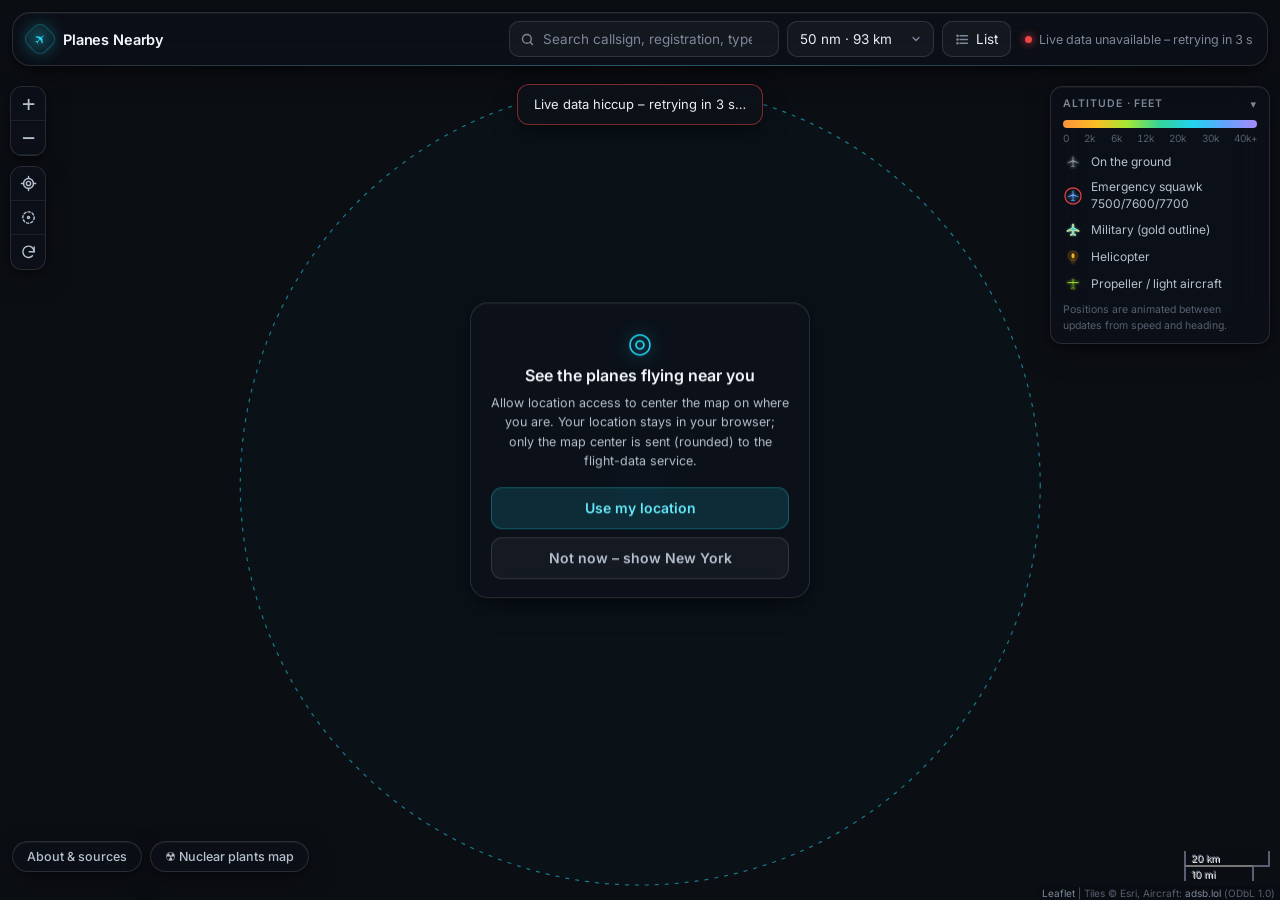
==== planes/index.html @ db473941 "Add live Planes Nearby map (planes/) and link from nuclear map Co-authored-by: kazakhetsyan <kazakhe" ====
<!DOCTYPE html>
<html lang="en">
<head>
<meta charset="utf-8">
<meta name="viewport" content="width=device-width, initial-scale=1, viewport-fit=cover">
<title>Planes Nearby – Live Flight Map</title>
<meta name="description" content="Live map of the aircraft flying near you, from community ADS-B receivers: type, airline, route, altitude, speed, photo and flight trail.">
<meta name="theme-color" content="#07090d">
<meta name="color-scheme" content="dark">
<link rel="preconnect" href="https://fonts.googleapis.com">
<link rel="preconnect" href="https://fonts.gstatic.com" crossorigin>
<link rel="stylesheet" href="https://fonts.googleapis.com/css2?family=Inter:wght@400;500;600;650;700&display=swap">
<link rel="stylesheet" href="../vendor/leaflet.css">
<link rel="stylesheet" href="planes.css?v=20261112p">
</head>
<body class="intro">
<div id="app"><div id="main">
 <header class="glass">
  <h1><span class="sym" aria-hidden="true">✈</span>Planes Nearby</h1>
  <div class="controls">
   <label class="field"><svg viewBox="0 0 24 24" fill="none" stroke="currentColor" stroke-width="2.2" stroke-linecap="round"><circle cx="11" cy="11" r="7"/><path d="m20 20-3.5-3.5"/></svg>
    <input id="q" type="search" placeholder="Search callsign, registration, type…" autocomplete="off" autocapitalize="characters" spellcheck="false" aria-label="Search planes by callsign, registration or type" enterkeyhint="search"></label>
   <select id="radius" aria-label="Search radius"><option value="25">25 nm · 46 km</option><option value="50" selected>50 nm · 93 km</option><option value="100">100 nm · 185 km</option></select>
   <button id="listBtn" class="hbtn" type="button" aria-label="List of planes"><svg viewBox="0 0 24 24" fill="none" stroke="currentColor" stroke-width="2.2" stroke-linecap="round"><path d="M8 6h12M8 12h12M8 18h12"/><circle cx="4" cy="6" r="1"/><circle cx="4" cy="12" r="1"/><circle cx="4" cy="18" r="1"/></svg><span>List</span></button>
   <div id="count" aria-live="polite"><span class="live"></span><span class="ct">Loading live data…</span></div>
  </div>
 </header>
 <div id="map" role="application" aria-label="Map of aircraft"></div>
 <button id="here" class="pill glass" type="button" hidden>Search this area</button>
 <aside id="panel" aria-label="Aircraft details"><div class="grab" id="pgrab"></div><button class="close" id="pclose" type="button" aria-label="Close">✕</button><div id="pbody"></div></aside>
 <aside id="list" class="glass" aria-label="Planes in the area"><div class="lh"><b>Planes</b><span id="lcount"></span><button class="close" id="lclose" type="button" aria-label="Close list">✕</button></div><div id="lbody"></div></aside>
 <div id="geo" class="glass" role="dialog" aria-labelledby="geoT" hidden>
  <div class="gi" aria-hidden="true">◎</div>
  <b id="geoT">See the planes flying near you</b>
  <p>Allow location access to center the map on where you are. Your location stays in your browser; only the map center is sent (rounded) to the flight-data service.</p>
  <div class="gb"><button id="geoYes" type="button" class="primary">Use my location</button><button id="geoNo" type="button">Not now – show New York</button></div>
 </div>
 <div id="about"><button id="aboutBtn" class="glass" type="button">About &amp; sources</button><a class="glass xlink" href="../" title="World nuclear power plants map">☢ Nuclear<span class="xl"> plants map</span></a><div id="aboutBox"></div></div>
 <div id="toast" role="status" aria-live="polite"></div>
 <div id="tip"></div>
</div></div>
<script src="../vendor/leaflet.js"></script>
<script>
// Leaflet fallback (same CDN version as the nuclear map) if the self-hosted copy fails
if(!window.L){document.write('<link rel="stylesheet" href="https://unpkg.com/leaflet@1.9.4/dist/leaflet.css"><script src="https://unpkg.com/leaflet@1.9.4/dist/leaflet.js"><\/script>');}
</script>
<script src="types.js?v=20261112p" defer></script>
<script src="app.js?v=20261112p" defer></script>
</body>
</html>
---- vendor/leaflet.css ----
/* required styles */

.leaflet-pane,
.leaflet-tile,
.leaflet-marker-icon,
.leaflet-marker-shadow,
.leaflet-tile-container,
.leaflet-pane > svg,
.leaflet-pane > canvas,
.leaflet-zoom-box,
.leaflet-image-layer,
.leaflet-layer {
	position: absolute;
	left: 0;
	top: 0;
	}
.leaflet-container {
	overflow: hidden;
	}
.leaflet-tile,
.leaflet-marker-icon,
.leaflet-marker-shadow {
	-webkit-user-select: none;
	   -moz-user-select: none;
	        user-select: none;
	  -webkit-user-drag: none;
	}
/* Prevents IE11 from highlighting tiles in blue */
.leaflet-tile::selection {
	background: transparent;
}
/* Safari renders non-retina tile on retina better with this, but Chrome is worse */
.leaflet-safari .leaflet-tile {
	image-rendering: -webkit-optimize-contrast;
	}
/* hack that prevents hw layers "stretching" when loading new tiles */
.leaflet-safari .leaflet-tile-container {
	width: 1600px;
	height: 1600px;
	-webkit-transform-origin: 0 0;
	}
.leaflet-marker-icon,
.leaflet-marker-shadow {
	display: block;
	}
/* .leaflet-container svg: reset svg max-width decleration shipped in Joomla! (joomla.org) 3.x */
/* .leaflet-container img: map is broken in FF if you have max-width: 100% on tiles */
.leaflet-container .leaflet-overlay-pane svg {
	max-width: none !important;
	max-height: none !important;
	}
.leaflet-container .leaflet-marker-pane img,
.leaflet-container .leaflet-shadow-pane img,
.leaflet-container .leaflet-tile-pane img,
.leaflet-container img.leaflet-image-layer,
.leaflet-container .leaflet-tile {
	max-width: none !important;
	max-height: none !important;
	width: auto;
	padding: 0;
	}

.leaflet-container img.leaflet-tile {
	/* See: https://bugs.chromium.org/p/chromium/issues/detail?id=600120 */
	mix-blend-mode: plus-lighter;
}

.leaflet-container.leaflet-touch-zoom {
	-ms-touch-action: pan-x pan-y;
	touch-action: pan-x pan-y;
	}
.leaflet-container.leaflet-touch-drag {
	-ms-touch-action: pinch-zoom;
	/* Fallback for FF which doesn't support pinch-zoom */
	touch-action: none;
	touch-action: pinch-zoom;
}
.leaflet-container.leaflet-touch-drag.leaflet-touch-zoom {
	-ms-touch-action: none;
	touch-action: none;
}
.leaflet-container {
	-webkit-tap-highlight-color: transparent;
}
.leaflet-container a {
	-webkit-tap-highlight-color: rgba(51, 181, 229, 0.4);
}
.leaflet-tile {
	filter: inherit;
	visibility: hidden;
	}
.leaflet-tile-loaded {
	visibility: inherit;
	}
.leaflet-zoom-box {
	width: 0;
	height: 0;
	-moz-box-sizing: border-box;
	     box-sizing: border-box;
	z-index: 800;
	}
/* workaround for https://bugzilla.mozilla.org/show_bug.cgi?id=888319 */
.leaflet-overlay-pane svg {
	-moz-user-select: none;
	}

.leaflet-pane         { z-index: 400; }

.leaflet-tile-pane    { z-index: 200; }
.leaflet-overlay-pane { z-index: 400; }
.leaflet-shadow-pane  { z-index: 500; }
.leaflet-marker-pane  { z-index: 600; }
.leaflet-tooltip-pane   { z-index: 650; }
.leaflet-popup-pane   { z-index: 700; }

.leaflet-map-pane canvas { z-index: 100; }
.leaflet-map-pane svg    { z-index: 200; }

.leaflet-vml-shape {
	width: 1px;
	height: 1px;
	}
.lvml {
	behavior: url(#default#VML);
	display: inline-block;
	position: absolute;
	}


/* control positioning */

.leaflet-control {
	position: relative;
	z-index: 800;
	pointer-events: visiblePainted; /* IE 9-10 doesn't have auto */
	pointer-events: auto;
	}
.leaflet-top,
.leaflet-bottom {
	position: absolute;
	z-index: 1000;
	pointer-events: none;
	}
.leaflet-top {
	top: 0;
	}
.leaflet-right {
	right: 0;
	}
.leaflet-bottom {
	bottom: 0;
	}
.leaflet-left {
	left: 0;
	}
.leaflet-control {
	float: left;
	clear: both;
	}
.leaflet-right .leaflet-control {
	float: right;
	}
.leaflet-top .leaflet-control {
	margin-top: 10px;
	}
.leaflet-bottom .leaflet-control {
	margin-bottom: 10px;
	}
.leaflet-left .leaflet-control {
	margin-left: 10px;
	}
.leaflet-right .leaflet-control {
	margin-right: 10px;
	}


/* zoom and fade animations */

.leaflet-fade-anim .leaflet-popup {
	opacity: 0;
	-webkit-transition: opacity 0.2s linear;
	   -moz-transition: opacity 0.2s linear;
	        transition: opacity 0.2s linear;
	}
.leaflet-fade-anim .leaflet-map-pane .leaflet-popup {
	opacity: 1;
	}
.leaflet-zoom-animated {
	-webkit-transform-origin: 0 0;
	    -ms-transform-origin: 0 0;
	        transform-origin: 0 0;
	}
svg.leaflet-zoom-animated {
	will-change: transform;
}

.leaflet-zoom-anim .leaflet-zoom-animated {
	-webkit-transition: -webkit-transform 0.25s cubic-bezier(0,0,0.25,1);
	   -moz-transition:    -moz-transform 0.25s cubic-bezier(0,0,0.25,1);
	        transition:         transform 0.25s cubic-bezier(0,0,0.25,1);
	}
.leaflet-zoom-anim .leaflet-tile,
.leaflet-pan-anim .leaflet-tile {
	-webkit-transition: none;
	   -moz-transition: none;
	        transition: none;
	}

.leaflet-zoom-anim .leaflet-zoom-hide {
	visibility: hidden;
	}


/* cursors */

.leaflet-interactive {
	cursor: pointer;
	}
.leaflet-grab {
	cursor: -webkit-grab;
	cursor:    -moz-grab;
	cursor:         grab;
	}
.leaflet-crosshair,
.leaflet-crosshair .leaflet-interactive {
	cursor: crosshair;
	}
.leaflet-popup-pane,
.leaflet-control {
	cursor: auto;
	}
.leaflet-dragging .leaflet-grab,
.leaflet-dragging .leaflet-grab .leaflet-interactive,
.leaflet-dragging .leaflet-marker-draggable {
	cursor: move;
	cursor: -webkit-grabbing;
	cursor:    -moz-grabbing;
	cursor:         grabbing;
	}

/* marker & overlays interactivity */
.leaflet-marker-icon,
.leaflet-marker-shadow,
.leaflet-image-layer,
.leaflet-pane > svg path,
.leaflet-tile-container {
	pointer-events: none;
	}

.leaflet-marker-icon.leaflet-interactive,
.leaflet-image-layer.leaflet-interactive,
.leaflet-pane > svg path.leaflet-interactive,
svg.leaflet-image-layer.leaflet-interactive path {
	pointer-events: visiblePainted; /* IE 9-10 doesn't have auto */
	pointer-events: auto;
	}

/* visual tweaks */

.leaflet-container {
	background: #ddd;
	outline-offset: 1px;
	}
.leaflet-container a {
	color: #0078A8;
	}
.leaflet-zoom-box {
	border: 2px dotted #38f;
	background: rgba(255,255,255,0.5);
	}


/* general typography */
.leaflet-container {
	font-family: "Helvetica Neue", Arial, Helvetica, sans-serif;
	font-size: 12px;
	font-size: 0.75rem;
	line-height: 1.5;
	}


/* general toolbar styles */

.leaflet-bar {
	box-shadow: 0 1px 5px rgba(0,0,0,0.65);
	border-radius: 4px;
	}
.leaflet-bar a {
	background-color: #fff;
	border-bottom: 1px solid #ccc;
	width: 26px;
	height: 26px;
	line-height: 26px;
	display: block;
	text-align: center;
	text-decoration: none;
	color: black;
	}
.leaflet-bar a,
.leaflet-control-layers-toggle {
	background-position: 50% 50%;
	background-repeat: no-repeat;
	display: block;
	}
.leaflet-bar a:hover,
.leaflet-bar a:focus {
	background-color: #f4f4f4;
	}
.leaflet-bar a:first-child {
	border-top-left-radius: 4px;
	border-top-right-radius: 4px;
	}
.leaflet-bar a:last-child {
	border-bottom-left-radius: 4px;
	border-bottom-right-radius: 4px;
	border-bottom: none;
	}
.leaflet-bar a.leaflet-disabled {
	cursor: default;
	background-color: #f4f4f4;
	color: #bbb;
	}

.leaflet-touch .leaflet-bar a {
	width: 30px;
	height: 30px;
	line-height: 30px;
	}
.leaflet-touch .leaflet-bar a:first-child {
	border-top-left-radius: 2px;
	border-top-right-radius: 2px;
	}
.leaflet-touch .leaflet-bar a:last-child {
	border-bottom-left-radius: 2px;
	border-bottom-right-radius: 2px;
	}

/* zoom control */

.leaflet-control-zoom-in,
.leaflet-control-zoom-out {
	font: bold 18px 'Lucida Console', Monaco, monospace;
	text-indent: 1px;
	}

.leaflet-touch .leaflet-control-zoom-in, .leaflet-touch .leaflet-control-zoom-out  {
	font-size: 22px;
	}


/* layers control */

.leaflet-control-layers {
	box-shadow: 0 1px 5px rgba(0,0,0,0.4);
	background: #fff;
	border-radius: 5px;
	}
.leaflet-control-layers-toggle {
	background-image: url(images/layers.png);
	width: 36px;
	height: 36px;
	}
.leaflet-retina .leaflet-control-layers-toggle {
	background-image: url(images/layers-2x.png);
	background-size: 26px 26px;
	}
.leaflet-touch .leaflet-control-layers-toggle {
	width: 44px;
	height: 44px;
	}
.leaflet-control-layers .leaflet-control-layers-list,
.leaflet-control-layers-expanded .leaflet-control-layers-toggle {
	display: none;
	}
.leaflet-control-layers-expanded .leaflet-control-layers-list {
	display: block;
	position: relative;
	}
.leaflet-control-layers-expanded {
	padding: 6px 10px 6px 6px;
	color: #333;
	background: #fff;
	}
.leaflet-control-layers-scrollbar {
	overflow-y: scroll;
	overflow-x: hidden;
	padding-right: 5px;
	}
.leaflet-control-layers-selector {
	margin-top: 2px;
	position: relative;
	top: 1px;
	}
.leaflet-control-layers label {
	display: block;
	font-size: 13px;
	font-size: 1.08333em;
	}
.leaflet-control-layers-separator {
	height: 0;
	border-top: 1px solid #ddd;
	margin: 5px -10px 5px -6px;
	}

/* Default icon URLs */
.leaflet-default-icon-path { /* used only in path-guessing heuristic, see L.Icon.Default */
	background-image: url(images/marker-icon.png);
	}


/* attribution and scale controls */

.leaflet-container .leaflet-control-attribution {
	background: #fff;
	background: rgba(255, 255, 255, 0.8);
	margin: 0;
	}
.leaflet-control-attribution,
.leaflet-control-scale-line {
	padding: 0 5px;
	color: #333;
	line-height: 1.4;
	}
.leaflet-control-attribution a {
	text-decoration: none;
	}
.leaflet-control-attribution a:hover,
.leaflet-control-attribution a:focus {
	text-decoration: underline;
	}
.leaflet-attribution-flag {
	display: inline !important;
	vertical-align: baseline !important;
	width: 1em;
	height: 0.6669em;
	}
.leaflet-left .leaflet-control-scale {
	margin-left: 5px;
	}
.leaflet-bottom .leaflet-control-scale {
	margin-bottom: 5px;
	}
.leaflet-control-scale-line {
	border: 2px solid #777;
	border-top: none;
	line-height: 1.1;
	padding: 2px 5px 1px;
	white-space: nowrap;
	-moz-box-sizing: border-box;
	     box-sizing: border-box;
	background: rgba(255, 255, 255, 0.8);
	text-shadow: 1px 1px #fff;
	}
.leaflet-control-scale-line:not(:first-child) {
	border-top: 2px solid #777;
	border-bottom: none;
	margin-top: -2px;
	}
.leaflet-control-scale-line:not(:first-child):not(:last-child) {
	border-bottom: 2px solid #777;
	}

.leaflet-touch .leaflet-control-attribution,
.leaflet-touch .leaflet-control-layers,
.leaflet-touch .leaflet-bar {
	box-shadow: none;
	}
.leaflet-touch .leaflet-control-layers,
.leaflet-touch .leaflet-bar {
	border: 2px solid rgba(0,0,0,0.2);
	background-clip: padding-box;
	}


/* popup */

.leaflet-popup {
	position: absolute;
	text-align: center;
	margin-bottom: 20px;
	}
.leaflet-popup-content-wrapper {
	padding: 1px;
	text-align: left;
	border-radius: 12px;
	}
.leaflet-popup-content {
	margin: 13px 24px 13px 20px;
	line-height: 1.3;
	font-size: 13px;
	font-size: 1.08333em;
	min-height: 1px;
	}
.leaflet-popup-content p {
	margin: 17px 0;
	margin: 1.3em 0;
	}
.leaflet-popup-tip-container {
	width: 40px;
	height: 20px;
	position: absolute;
	left: 50%;
	margin-top: -1px;
	margin-left: -20px;
	overflow: hidden;
	pointer-events: none;
	}
.leaflet-popup-tip {
	width: 17px;
	height: 17px;
	padding: 1px;

	margin: -10px auto 0;
	pointer-events: auto;

	-webkit-transform: rotate(45deg);
	   -moz-transform: rotate(45deg);
	    -ms-transform: rotate(45deg);
	        transform: rotate(45deg);
	}
.leaflet-popup-content-wrapper,
.leaflet-popup-tip {
	background: white;
	color: #333;
	box-shadow: 0 3px 14px rgba(0,0,0,0.4);
	}
.leaflet-container a.leaflet-popup-close-button {
	position: absolute;
	top: 0;
	right: 0;
	border: none;
	text-align: center;
	width: 24px;
	height: 24px;
	font: 16px/24px Tahoma, Verdana, sans-serif;
	color: #757575;
	text-decoration: none;
	background: transparent;
	}
.leaflet-container a.leaflet-popup-close-button:hover,
.leaflet-container a.leaflet-popup-close-button:focus {
	color: #585858;
	}
.leaflet-popup-scrolled {
	overflow: auto;
	}

.leaflet-oldie .leaflet-popup-content-wrapper {
	-ms-zoom: 1;
	}
.leaflet-oldie .leaflet-popup-tip {
	width: 24px;
	margin: 0 auto;

	-ms-filter: "progid:DXImageTransform.Microsoft.Matrix(M11=0.70710678, M12=0.70710678, M21=-0.70710678, M22=0.70710678)";
	filter: progid:DXImageTransform.Microsoft.Matrix(M11=0.70710678, M12=0.70710678, M21=-0.70710678, M22=0.70710678);
	}

.leaflet-oldie .leaflet-control-zoom,
.leaflet-oldie .leaflet-control-layers,
.leaflet-oldie .leaflet-popup-content-wrapper,
.leaflet-oldie .leaflet-popup-tip {
	border: 1px solid #999;
	}


/* div icon */

.leaflet-div-icon {
	background: #fff;
	border: 1px solid #666;
	}


/* Tooltip */
/* Base styles for the element that has a tooltip */
.leaflet-tooltip {
	position: absolute;
	padding: 6px;
	background-color: #fff;
	border: 1px solid #fff;
	border-radius: 3px;
	color: #222;
	white-space: nowrap;
	-webkit-user-select: none;
	-moz-user-select: none;
	-ms-user-select: none;
	user-select: none;
	pointer-events: none;
	box-shadow: 0 1px 3px rgba(0,0,0,0.4);
	}
.leaflet-tooltip.leaflet-interactive {
	cursor: pointer;
	pointer-events: auto;
	}
.leaflet-tooltip-top:before,
.leaflet-tooltip-bottom:before,
.leaflet-tooltip-left:before,
.leaflet-tooltip-right:before {
	position: absolute;
	pointer-events: none;
	border: 6px solid transparent;
	background: transparent;
	content: "";
	}

/* Directions */

.leaflet-tooltip-bottom {
	margin-top: 6px;
}
.leaflet-tooltip-top {
	margin-top: -6px;
}
.leaflet-tooltip-bottom:before,
.leaflet-tooltip-top:before {
	left: 50%;
	margin-left: -6px;
	}
.leaflet-tooltip-top:before {
	bottom: 0;
	margin-bottom: -12px;
	border-top-color: #fff;
	}
.leaflet-tooltip-bottom:before {
	top: 0;
	margin-top: -12px;
	margin-left: -6px;
	border-bottom-color: #fff;
	}
.leaflet-tooltip-left {
	margin-left: -6px;
}
.leaflet-tooltip-right {
	margin-left: 6px;
}
.leaflet-tooltip-left:before,
.leaflet-tooltip-right:before {
	top: 50%;
	margin-top: -6px;
	}
.leaflet-tooltip-left:before {
	right: 0;
	margin-right: -12px;
	border-left-color: #fff;
	}
.leaflet-tooltip-right:before {
	left: 0;
	margin-left: -12px;
	border-right-color: #fff;
	}

/* Printing */

@media print {
	/* Prevent printers from removing background-images of controls. */
	.leaflet-control {
		-webkit-print-color-adjust: exact;
		print-color-adjust: exact;
		}
	}
---- planes/planes.css ----
/* Planes Nearby – same minimal dark-glass design as the nuclear map */
:root{
--bg:#07090d;--surface:rgba(14,18,26,.80);--glass:rgba(13,17,25,.62);--glass-strong:rgba(13,17,25,.80);
--ink:#e8edf4;--ink2:#b6c0ce;--muted:#7d8898;--faint:#566070;--line:rgba(255,255,255,.07);--line2:rgba(255,255,255,.12);
--accent:#22d3ee;--accent-ink:#67e8f9;--accent-soft:rgba(34,211,238,.14);--accent-line:rgba(34,211,238,.28);
--em:#ef4444;--mil:#fde68a;--gnd:#8b95a5;
--r-lg:18px;--r-md:12px;
--sh-2:0 10px 30px -8px rgba(0,0,0,.6),0 2px 8px rgba(0,0,0,.35);
--sh-3:0 30px 60px -16px rgba(0,0,0,.75);
--ease:cubic-bezier(.22,1,.36,1);
--font:"Inter",system-ui,-apple-system,"Segoe UI",Roboto,Helvetica,Arial,sans-serif;
--blur:saturate(160%) blur(18px);
}
*{box-sizing:border-box}
html,body{margin:0;height:100%;font-family:var(--font);color:var(--ink);background:var(--bg);-webkit-font-smoothing:antialiased;-webkit-text-size-adjust:100%}
#app,#main,#map{position:absolute;top:0;left:0;right:0;bottom:0}
#app{position:fixed}
#map{background:#0b0e13}
.glass{background:var(--glass);-webkit-backdrop-filter:var(--blur);backdrop-filter:var(--blur);border:1px solid var(--line2);box-shadow:var(--sh-2),inset 0 1px 0 rgba(255,255,255,.05)}
header{position:absolute;z-index:1001;top:12px;left:12px;right:12px;display:flex;flex-wrap:wrap;align-items:center;gap:8px 14px;padding:8px 8px 8px 14px;border-radius:var(--r-lg);animation:drop .9s var(--ease) both .1s}
header:after{content:"";position:absolute;left:18px;right:18px;bottom:-1px;height:1px;background:linear-gradient(90deg,transparent,var(--accent-line),transparent);pointer-events:none}
@keyframes drop{from{opacity:0;transform:translateY(-14px)}to{opacity:1;transform:none}}
@keyframes fade{from{opacity:0}to{opacity:1}}
header h1{font-size:14.5px;margin:0;font-weight:600;letter-spacing:-.01em;display:flex;align-items:center;gap:10px;white-space:nowrap;color:#f4f7fb}
header h1 .sym{display:inline-grid;place-items:center;width:26px;height:26px;border-radius:8px;background:radial-gradient(circle at 50% 40%,rgba(34,211,238,.28),rgba(34,211,238,.06));border:1px solid var(--accent-line);color:var(--accent);font-size:14px;line-height:1;box-shadow:0 0 18px -4px rgba(34,211,238,.6);transform:rotate(-45deg)}
.controls{display:flex;flex-wrap:wrap;gap:8px;align-items:center;flex:1;justify-content:flex-end}
.field{position:relative;display:flex;align-items:center}
.field svg{position:absolute;left:11px;width:15px;height:15px;color:var(--muted);pointer-events:none}
.field:focus-within svg{color:var(--accent)}
.controls input,.controls select,.hbtn{font:inherit;font-size:13.5px;height:36px;padding:0 12px;border-radius:10px;border:1px solid var(--line2);background:rgba(255,255,255,.04);color:var(--ink);outline:none;transition:border-color .25s,box-shadow .25s,background .25s}
.controls input{padding-left:33px;width:270px}
.controls input::placeholder{color:var(--muted)}
.controls input::-webkit-search-cancel-button{filter:invert(.7)}
.controls select{-webkit-appearance:none;appearance:none;padding-right:30px;cursor:pointer;background-image:url("data:image/svg+xml,%3Csvg xmlns='http://www.w3.org/2000/svg' width='12' height='12' viewBox='0 0 24 24' fill='none' stroke='%237d8898' stroke-width='2.5' stroke-linecap='round'%3E%3Cpath d='m6 9 6 6 6-6'/%3E%3C/svg%3E");background-repeat:no-repeat;background-position:right 11px center}
.controls select option{background:#111722;color:var(--ink)}
.hbtn{display:inline-flex;align-items:center;gap:6px;cursor:pointer;-webkit-appearance:none;appearance:none}
.hbtn svg{width:15px;height:15px;color:var(--muted)}
.hbtn.on{border-color:var(--accent-line);color:var(--accent-ink);background:var(--accent-soft)}
.controls input:hover,.controls select:hover,.hbtn:hover{background:rgba(255,255,255,.07)}
.controls input:focus,.controls select:focus{border-color:var(--accent-line);box-shadow:0 0 0 4px var(--accent-soft);background:rgba(255,255,255,.06)}
#count{font-size:12.5px;color:var(--muted);white-space:nowrap;font-variant-numeric:tabular-nums;padding:0 6px;display:flex;align-items:center;gap:7px}
#count b{color:var(--ink);font-weight:600}
#count a{color:var(--muted);text-decoration:none;border-bottom:1px dotted var(--faint)}
.ct{min-width:0}
.live{width:7px;height:7px;border-radius:50%;background:var(--faint);flex:none}
.live.ok{background:#34d399;box-shadow:0 0 8px #34d399;animation:blink 2.4s ease-in-out infinite}
.live.warn{background:#fbbf24;box-shadow:0 0 8px #fbbf24}
.live.err{background:var(--em);box-shadow:0 0 8px var(--em)}
@keyframes blink{50%{opacity:.35}}
/* leaflet chrome */
.leaflet-top{top:76px}
.leaflet-control-zoom,.lctl{border:1px solid var(--line2)!important;border-radius:var(--r-md)!important;overflow:hidden;box-shadow:var(--sh-2)!important;background:var(--glass-strong)!important;-webkit-backdrop-filter:var(--blur);backdrop-filter:var(--blur);animation:fade .8s var(--ease) both .5s}
.leaflet-control-zoom a,.lctl button{background:transparent!important;color:var(--ink2)!important;border:0;border-bottom:1px solid var(--line)!important;width:34px!important;height:34px!important;line-height:34px!important;font-weight:300;display:grid;place-items:center;padding:0;cursor:pointer}
.lctl button:last-child{border-bottom:0!important}
.lctl svg{width:17px;height:17px}
.lctl button.on{color:var(--accent)!important}
.lctl button.busy svg{animation:spin 1s linear infinite}
@keyframes spin{to{transform:rotate(360deg)}}
.leaflet-control-zoom a:hover,.lctl button:hover{background:rgba(255,255,255,.06)!important;color:var(--accent)!important}
.leaflet-control-attribution{background:rgba(10,13,19,.55)!important;-webkit-backdrop-filter:blur(8px);backdrop-filter:blur(8px);border-radius:8px 0 0 0;font-size:10px;color:var(--faint)!important}
.leaflet-control-attribution a{color:var(--muted)!important}
.leaflet-control-scale-line{background:rgba(10,13,19,.5);border-color:var(--faint);color:var(--muted);font-size:10px}
.leaflet-container{font-family:var(--font);background:#0b0e13;cursor:default}
.leaflet-container.hov{cursor:pointer}
/* plane canvas sits above tiles / overlays, below controls */
#plc{position:absolute;top:0;left:0;z-index:450;pointer-events:none;transition:opacity .12s}
#plc.zooming{opacity:0}
.me{width:16px;height:16px;border-radius:50%;background:#3b82f6;border:2.5px solid #fff;box-shadow:0 0 0 6px rgba(59,130,246,.25),0 0 16px rgba(59,130,246,.8)}
.ctr{width:14px;height:14px;border-radius:50%;border:2px solid var(--accent);box-shadow:0 0 12px rgba(34,211,238,.6)}
.ctr:after{content:"";position:absolute;left:4px;top:4px;width:2px;height:2px;border-radius:50%;background:var(--accent)}
/* legend */
.legend{padding:10px 12px;border-radius:var(--r-md);font-size:12px;line-height:1.4;width:220px;color:var(--ink2);animation:fade .8s var(--ease) both .6s}
.legend .lgh{cursor:pointer;display:flex;align-items:center;justify-content:space-between;margin:0;font-size:10.5px;font-weight:600;text-transform:uppercase;letter-spacing:.09em;color:var(--muted);user-select:none;-webkit-user-select:none}
.legend .car{display:inline-block;transition:transform .3s var(--ease);font-size:11px}
.legend .lgb{margin-top:8px}
.legend.collapsed .lgb{display:none}
.legend.collapsed .car{transform:rotate(-90deg)}
.grad{height:8px;border-radius:5px;margin:2px 0 3px}
.gradl{display:flex;justify-content:space-between;font-size:10px;color:var(--faint);font-variant-numeric:tabular-nums}
.lgr{display:flex;align-items:center;gap:8px;margin-top:7px}
.lgr canvas{width:20px;height:20px;flex:none}
.lgdone{display:none;width:100%;margin-top:10px;height:32px;border-radius:9px;border:1px solid var(--accent-line);background:var(--accent-soft);color:var(--accent-ink);font:inherit;font-size:12.5px;font-weight:600;cursor:pointer}
/* search-this-area pill */
.pill{position:absolute;z-index:1000;left:50%;top:84px;transform:translateX(-50%);font:inherit;font-size:13px;font-weight:600;color:var(--accent-ink);padding:9px 16px;border-radius:999px;cursor:pointer;border-color:var(--accent-line);animation:fade .4s var(--ease)}
.pill[hidden]{display:none}
/* hover tooltip */
#tip{position:absolute;z-index:1200;pointer-events:none;background:rgba(13,17,25,.92);color:var(--ink);border:1px solid var(--line2);border-radius:10px;box-shadow:var(--sh-2);padding:6px 10px;font-size:12.5px;line-height:1.4;white-space:nowrap;opacity:0;transform:translate(-50%,-100%);transition:opacity .15s}
#tip.show{opacity:1}
#tip b{font-weight:600}
#tip small{color:var(--muted)}
/* details panel – same as the nuclear map */
#panel{position:absolute;top:76px;right:12px;bottom:12px;width:400px;max-width:calc(100% - 24px);z-index:1002;border-radius:var(--r-lg);background:var(--surface);-webkit-backdrop-filter:saturate(160%) blur(24px);backdrop-filter:saturate(160%) blur(24px);border:1px solid var(--line2);box-shadow:var(--sh-3),inset 0 1px 0 rgba(255,255,255,.06);
 transform:translateX(calc(100% + 24px)) scale(.98);opacity:0;transition:transform .55s var(--ease),opacity .35s ease,visibility 0s linear .55s;display:flex;flex-direction:column;overflow:hidden;visibility:hidden}
#panel.open{transform:none;opacity:1;visibility:visible;transition:transform .55s var(--ease),opacity .35s ease,visibility 0s}
#panel .grab{display:none}
.close{position:absolute;top:12px;right:12px;z-index:6;width:32px;height:32px;border-radius:50%;border:1px solid var(--line2);background:rgba(10,13,19,.6);-webkit-backdrop-filter:blur(10px);backdrop-filter:blur(10px);color:var(--ink);cursor:pointer;line-height:1;display:grid;place-items:center;font-size:13px;transition:transform .3s var(--ease),color .2s,border-color .2s}
.close:hover{transform:rotate(90deg);border-color:var(--accent-line);color:var(--accent)}
#pbody{overflow-y:auto;flex:1;-webkit-overflow-scrolling:touch;overscroll-behavior:contain}
#pbody.swap .pc>*{animation:fadeup .5s var(--ease) both}
@keyframes fadeup{from{opacity:0;transform:translateY(8px)}to{opacity:1;transform:none}}
.ph{position:relative;padding-top:62.5%;overflow:hidden;background:linear-gradient(100deg,#121822 30%,#1a2230 50%,#121822 70%);background-size:220% 100%;animation:shimmer 1.4s linear infinite}
.ph.loaded,.ph.none{animation:none;background:#121822}
@keyframes shimmer{from{background-position:120% 0}to{background-position:-120% 0}}
.ph img{position:absolute;top:0;left:0;width:100%;height:100%;object-fit:cover;display:block;opacity:0;transform:scale(1.05);transition:opacity .7s ease,transform 1.2s var(--ease)}
.ph.loaded img{opacity:1;transform:none}
.ph:after{content:"";position:absolute;left:0;right:0;bottom:0;height:45%;background:linear-gradient(transparent,rgba(10,13,19,.55));pointer-events:none}
.ph-empty{position:absolute;top:0;left:0;right:0;bottom:0;display:flex;flex-direction:column;align-items:center;justify-content:center;gap:10px;color:var(--muted);font-size:12.5px;text-align:center;padding:20px;background:radial-gradient(ellipse at 50% 40%,rgba(34,211,238,.07),transparent 60%),#0f141c}
.ph-empty canvas{width:64px;height:64px;opacity:.8}
.credit{font-size:10.5px;color:var(--faint);padding:8px 20px 0;line-height:1.4;min-height:23px}
.credit a{color:var(--muted);text-decoration:none;border-bottom:1px solid var(--line2)}
.pc{padding:14px 20px 28px}
.pc h2{margin:10px 0 3px;font-size:22px;line-height:1.2;font-weight:650;letter-spacing:-.02em;color:#f4f7fb;display:flex;align-items:baseline;gap:10px;flex-wrap:wrap}
.pc h2 small{font-size:13px;font-weight:500;color:var(--muted);letter-spacing:0}
.sub{color:var(--ink2);font-size:13.5px;margin-bottom:6px;line-height:1.45}
.sub .tn{color:#f4f7fb;font-weight:600}
.badge{display:inline-flex;align-items:center;gap:7px;padding:3px 10px 3px 9px;border-radius:999px;font-size:11.5px;font-weight:600;margin:0 6px 6px 0;border:1px solid;background:rgba(255,255,255,.03)}
.badge i{width:6px;height:6px;border-radius:50%;display:inline-block;background:currentColor;box-shadow:0 0 8px currentColor}
.badge.em{color:#fecaca;border-color:rgba(239,68,68,.6);background:rgba(239,68,68,.18);animation:empulse 1.4s ease-in-out infinite}
@keyframes empulse{50%{box-shadow:0 0 18px rgba(239,68,68,.6)}}
.badge.mil{color:var(--mil);border-color:rgba(253,230,138,.45);background:rgba(253,230,138,.08)}
.tag{display:inline-block;padding:3px 9px;border-radius:999px;font-size:11.5px;font-weight:500;background:rgba(255,255,255,.05);border:1px solid var(--line);color:var(--ink2);margin:0 4px 6px 0}
.route{display:flex;align-items:center;gap:10px;margin:14px 0 4px;padding:12px 14px;border:1px solid var(--line);border-radius:var(--r-md);background:rgba(255,255,255,.02)}
.route .ap{flex:1;min-width:0}
.route .ap b{display:block;font-size:20px;font-weight:650;letter-spacing:.02em;color:#f4f7fb}
.route .ap span{display:block;font-size:11.5px;color:var(--muted);line-height:1.35;overflow:hidden;text-overflow:ellipsis}
.route .ap.to{text-align:right}
.route .arr{color:var(--accent);font-size:18px;flex:none}
.route.unk{color:var(--muted);font-size:12.5px;display:block}
.rnote{font-size:10.5px;color:var(--faint);margin:2px 2px 0;line-height:1.4}
.acts{display:flex;flex-wrap:wrap;gap:6px;margin:12px 0 2px}
.acts button{font:inherit;font-size:12.5px;font-weight:500;color:var(--ink2);padding:6px 12px;border:1px solid var(--line2);border-radius:999px;background:transparent;cursor:pointer;transition:background .25s,border-color .25s,color .25s}
.acts button.on{background:var(--accent-soft);border-color:var(--accent-line);color:var(--accent-ink)}
.facts{display:grid;grid-template-columns:1fr 1fr;gap:1px;margin:14px 0;background:var(--line);border:1px solid var(--line);border-radius:var(--r-md);overflow:hidden}
.fact{background:rgba(12,16,23,.85);padding:11px 12px}
.fact .k{font-size:10px;color:var(--muted);text-transform:uppercase;letter-spacing:.08em;font-weight:500}
.fact .v{font-size:16px;font-weight:600;margin-top:4px;font-variant-numeric:tabular-nums;letter-spacing:-.01em;color:#f4f7fb}
.fact .v small{font-size:11.5px;color:var(--muted);font-weight:500;margin-left:4px}
.kv{width:100%;border-collapse:collapse;font-size:13.5px;margin:4px 0}
.kv td{padding:8px 0;border-bottom:1px solid var(--line);vertical-align:top;color:var(--ink)}
.kv tr:last-child td{border-bottom:none}
.kv td:first-child{color:var(--muted);width:38%;padding-right:12px}
h3{font-size:10.5px;font-weight:600;text-transform:uppercase;letter-spacing:.09em;color:var(--muted);margin:24px 0 8px;display:flex;align-items:center;gap:10px}
h3:after{content:"";flex:1;height:1px;background:var(--line)}
.links{display:flex;flex-wrap:wrap;gap:6px;margin-top:16px}
.links a{display:inline-block;font-size:12.5px;font-weight:500;color:var(--ink2);text-decoration:none;padding:6px 12px;border:1px solid var(--line2);border-radius:999px;transition:background .25s,border-color .25s,color .25s}
.links a:hover{background:var(--accent-soft);border-color:var(--accent-line);color:var(--accent-ink)}
.note{font-size:11.5px;color:var(--muted);line-height:1.5}
.lost{color:#fbbf24}
/* list */
#list{position:absolute;z-index:1001;top:76px;left:56px;width:330px;max-height:calc(100% - 120px);border-radius:var(--r-lg);display:flex;flex-direction:column;overflow:hidden;opacity:0;transform:translateY(-8px);pointer-events:none;transition:opacity .25s,transform .35s var(--ease)}
#list.open{opacity:1;transform:none;pointer-events:auto}
#list .lh{position:relative;padding:14px 50px 10px 16px;font-size:13px;display:flex;gap:8px;align-items:baseline;border-bottom:1px solid var(--line)}
#list .lh span{color:var(--muted);font-size:12px}
#list .close{top:8px;right:8px;width:30px;height:30px}
#lbody{overflow-y:auto;-webkit-overflow-scrolling:touch;overscroll-behavior:contain}
.lr{display:flex;align-items:center;gap:10px;width:100%;padding:8px 14px;border:0;border-bottom:1px solid var(--line);background:transparent;color:var(--ink);font:inherit;text-align:left;cursor:pointer}
.lr:hover,.lr.sel{background:rgba(34,211,238,.07)}
.lr i{width:9px;height:9px;border-radius:50%;flex:none}
.lr .a{flex:1;min-width:0}
.lr .a b{font-size:13px;font-weight:600;display:block}
.lr .a small{font-size:11px;color:var(--muted);display:block;white-space:nowrap;overflow:hidden;text-overflow:ellipsis}
.lr .z{text-align:right;font-size:11.5px;color:var(--ink2);font-variant-numeric:tabular-nums;white-space:nowrap}
.lr .z small{display:block;color:var(--muted);font-size:10.5px}
.lr.em b{color:#fca5a5}
.lempty{padding:18px 16px;color:var(--muted);font-size:12.5px}
/* geolocation prompt */
#geo{position:absolute;z-index:1300;left:50%;top:50%;width:340px;max-width:calc(100% - 32px);transform:translate(-50%,-50%);border-radius:var(--r-lg);padding:22px 20px 18px;text-align:center;background:var(--glass-strong);animation:fade .4s var(--ease)}
#geo[hidden]{display:none}
#geo .gi{font-size:28px;color:var(--accent);text-shadow:0 0 18px rgba(34,211,238,.6);margin-bottom:6px}
#geo b{font-size:16px;font-weight:600;color:#f4f7fb}
#geo p{font-size:12.5px;line-height:1.55;color:var(--ink2);margin:8px 0 16px}
#geo .gb{display:flex;flex-direction:column;gap:8px}
#geo button{font:inherit;font-size:14px;font-weight:600;height:42px;border-radius:11px;border:1px solid var(--line2);background:rgba(255,255,255,.04);color:var(--ink2);cursor:pointer}
#geo button.primary{background:var(--accent-soft);border-color:var(--accent-line);color:var(--accent-ink)}
/* about */
#about{position:absolute;left:12px;bottom:28px;z-index:900;display:flex;gap:8px;align-items:center;animation:fade .8s var(--ease) both .7s}
#about button,#about .xlink{font:inherit;font-size:12.5px;font-weight:500;color:var(--ink2);border-radius:999px;padding:7px 14px;cursor:pointer;text-decoration:none;white-space:nowrap}
#about button:hover,#about .xlink:hover{color:var(--accent);border-color:var(--accent-line)}
#aboutBox{position:absolute;left:0;bottom:44px;width:360px;max-width:calc(100vw - 24px);max-height:70vh;overflow-y:auto;border-radius:var(--r-md);padding:14px 16px;font-size:12.5px;line-height:1.6;color:var(--ink2);background:var(--glass-strong);-webkit-backdrop-filter:var(--blur);backdrop-filter:var(--blur);border:1px solid var(--line2);box-shadow:var(--sh-3);opacity:0;transform:translateY(10px);pointer-events:none;transition:opacity .3s ease,transform .4s var(--ease)}
#aboutBox.show{opacity:1;transform:none;pointer-events:auto}
#aboutBox b{color:var(--ink)}
#aboutBox a{color:var(--accent-ink);text-decoration:none}
#aboutBox ul{padding-left:18px;margin:4px 0 8px}
/* toast */
#toast{position:fixed;left:50%;top:84px;z-index:1400;max-width:92vw;width:max-content;padding:10px 16px;border-radius:12px;background:rgba(13,17,25,.94);border:1px solid var(--accent-line);color:var(--ink);font-size:13px;line-height:1.45;box-shadow:var(--sh-2);transform:translate(-50%,-12px);opacity:0;pointer-events:none;transition:opacity .25s ease,transform .35s var(--ease)}
#toast.show{opacity:1;transform:translate(-50%,0)}
#toast.err{border-color:rgba(239,68,68,.5)}
@media (prefers-reduced-motion:reduce){*,*:before,*:after{animation:none!important;transition:none!important}}
@media (max-width:720px){
 header{top:8px;left:8px;right:8px;padding:8px;gap:8px;border-radius:16px}
 header h1{font-size:14px}
 .controls{justify-content:flex-start;flex:1 1 100%}
 .controls .field{flex:1 1 100%}
 .controls input{width:100%;font-size:16px}
 .controls select{flex:none;font-size:13px;height:34px;max-width:46%}
 .hbtn{height:34px;padding:0 10px}
 #count{flex:1;min-width:0;white-space:normal;justify-content:flex-end;text-align:right;font-size:11px;line-height:1.3;padding:0 2px}
 .controls select{max-width:40%}
 .leaflet-top{top:140px}
 .leaflet-top.leaflet-left{left:-2px}
 .pill,#toast{top:150px}
 #panel{top:auto;left:0;right:0;bottom:0;width:100%;max-width:100%;height:62%;border-radius:22px 22px 0 0;border-bottom:none;transform:translateY(102%);opacity:1;transition:transform .55s var(--ease),height .45s var(--ease),visibility 0s linear .55s}
 #panel.open{transform:none;transition:transform .55s var(--ease),height .45s var(--ease),visibility 0s}
 #panel.full{height:calc(100% - 24px)}
 #panel.dragging{transition:none}
 #panel .grab{display:block;position:absolute;top:0;left:0;right:0;height:28px;z-index:6;touch-action:none}
 #panel .grab:after{content:"";position:absolute;top:9px;left:50%;width:40px;height:4px;margin-left:-20px;border-radius:9px;background:rgba(255,255,255,.55)}
 #list{top:auto;left:0;right:0;bottom:0;width:100%;max-height:60%;border-radius:22px 22px 0 0;transform:translateY(30px)}
 .legend{width:auto;min-width:0;font-size:11.5px;padding:8px 10px}
 .legend:not(.collapsed){width:210px}
 .lgdone{display:block}
 #about{bottom:22px;left:8px}
 #aboutBox{bottom:42px}
 .xl{display:none}
 .pc{padding:12px 16px 28px}
}
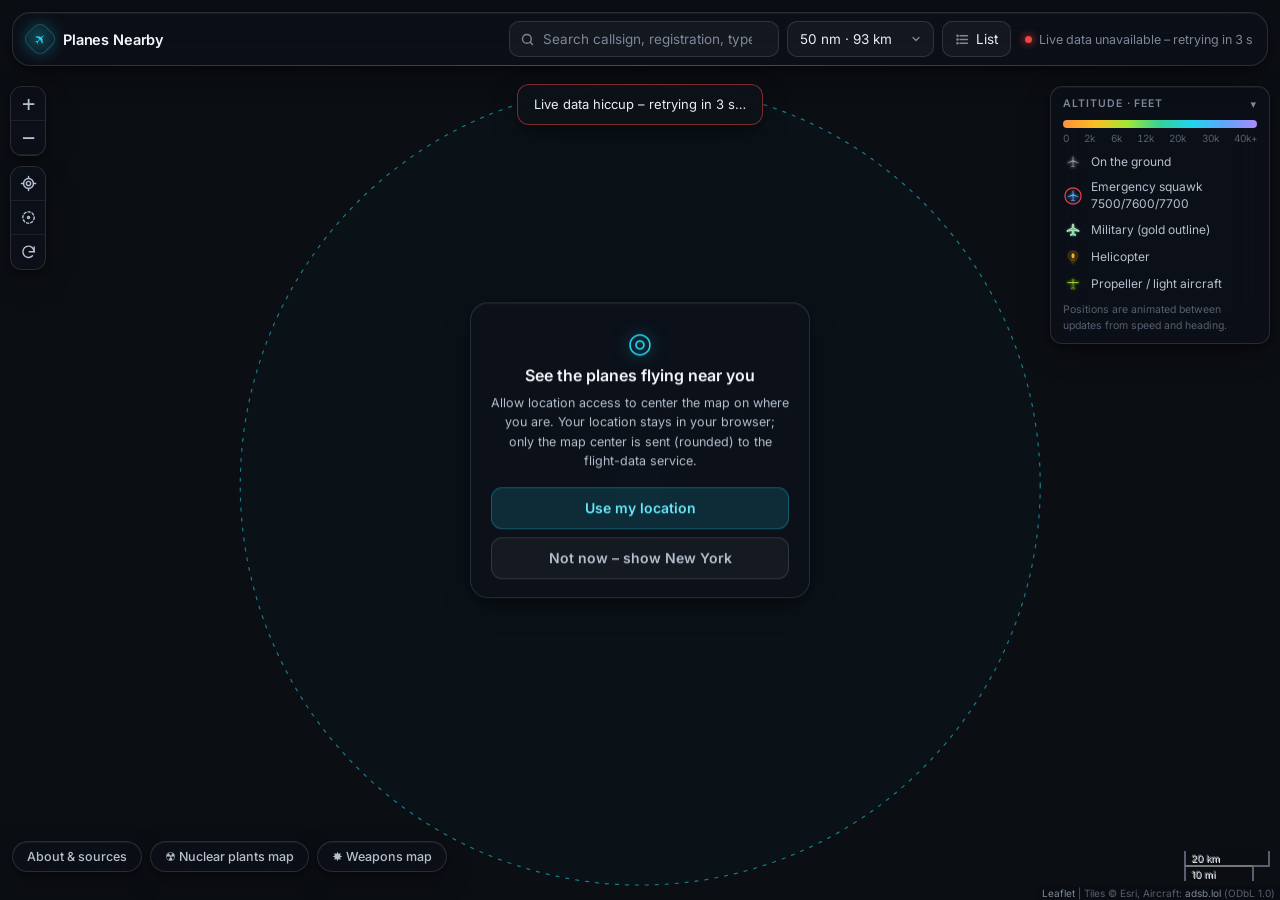
==== commit 8f03b081: "Add nuclear weapons map (weapons/) from public sources; cross-link all three maps Co-authored-by: ka" ====
--- a/planes/index.html
+++ b/planes/index.html
@@ -11,7 +11,7 @@
 <link rel="preconnect" href="https://fonts.gstatic.com" crossorigin>
 <link rel="stylesheet" href="https://fonts.googleapis.com/css2?family=Inter:wght@400;500;600;650;700&display=swap">
 <link rel="stylesheet" href="../vendor/leaflet.css">
-<link rel="stylesheet" href="planes.css?v=20261112p">
+<link rel="stylesheet" href="planes.css?v=20261112q">
 </head>
 <body class="intro">
 <div id="app"><div id="main">
@@ -35,7 +35,7 @@
   <p>Allow location access to center the map on where you are. Your location stays in your browser; only the map center is sent (rounded) to the flight-data service.</p>
   <div class="gb"><button id="geoYes" type="button" class="primary">Use my location</button><button id="geoNo" type="button">Not now – show New York</button></div>
  </div>
- <div id="about"><button id="aboutBtn" class="glass" type="button">About &amp; sources</button><a class="glass xlink" href="../" title="World nuclear power plants map">☢ Nuclear<span class="xl"> plants map</span></a><div id="aboutBox"></div></div>
+ <div id="about"><button id="aboutBtn" class="glass" type="button">About &amp; sources</button><a class="glass xlink" href="../" title="World nuclear power plants map">☢ Nuclear<span class="xl"> plants map</span></a><a class="glass xlink" href="../weapons/" title="Open-source map of the world’s nuclear weapons">✸ Weapons<span class="xl"> map</span></a><div id="aboutBox"></div></div>
  <div id="toast" role="status" aria-live="polite"></div>
  <div id="tip"></div>
 </div></div>
--- a/planes/planes.css
+++ b/planes/planes.css
@@ -214,3 +214,5 @@
  .xl{display:none}
  .pc{padding:12px 16px 28px}
 }
+
+@media (max-width:640px){.leaflet-bottom.leaflet-right .leaflet-control-scale{margin-bottom:46px}}
